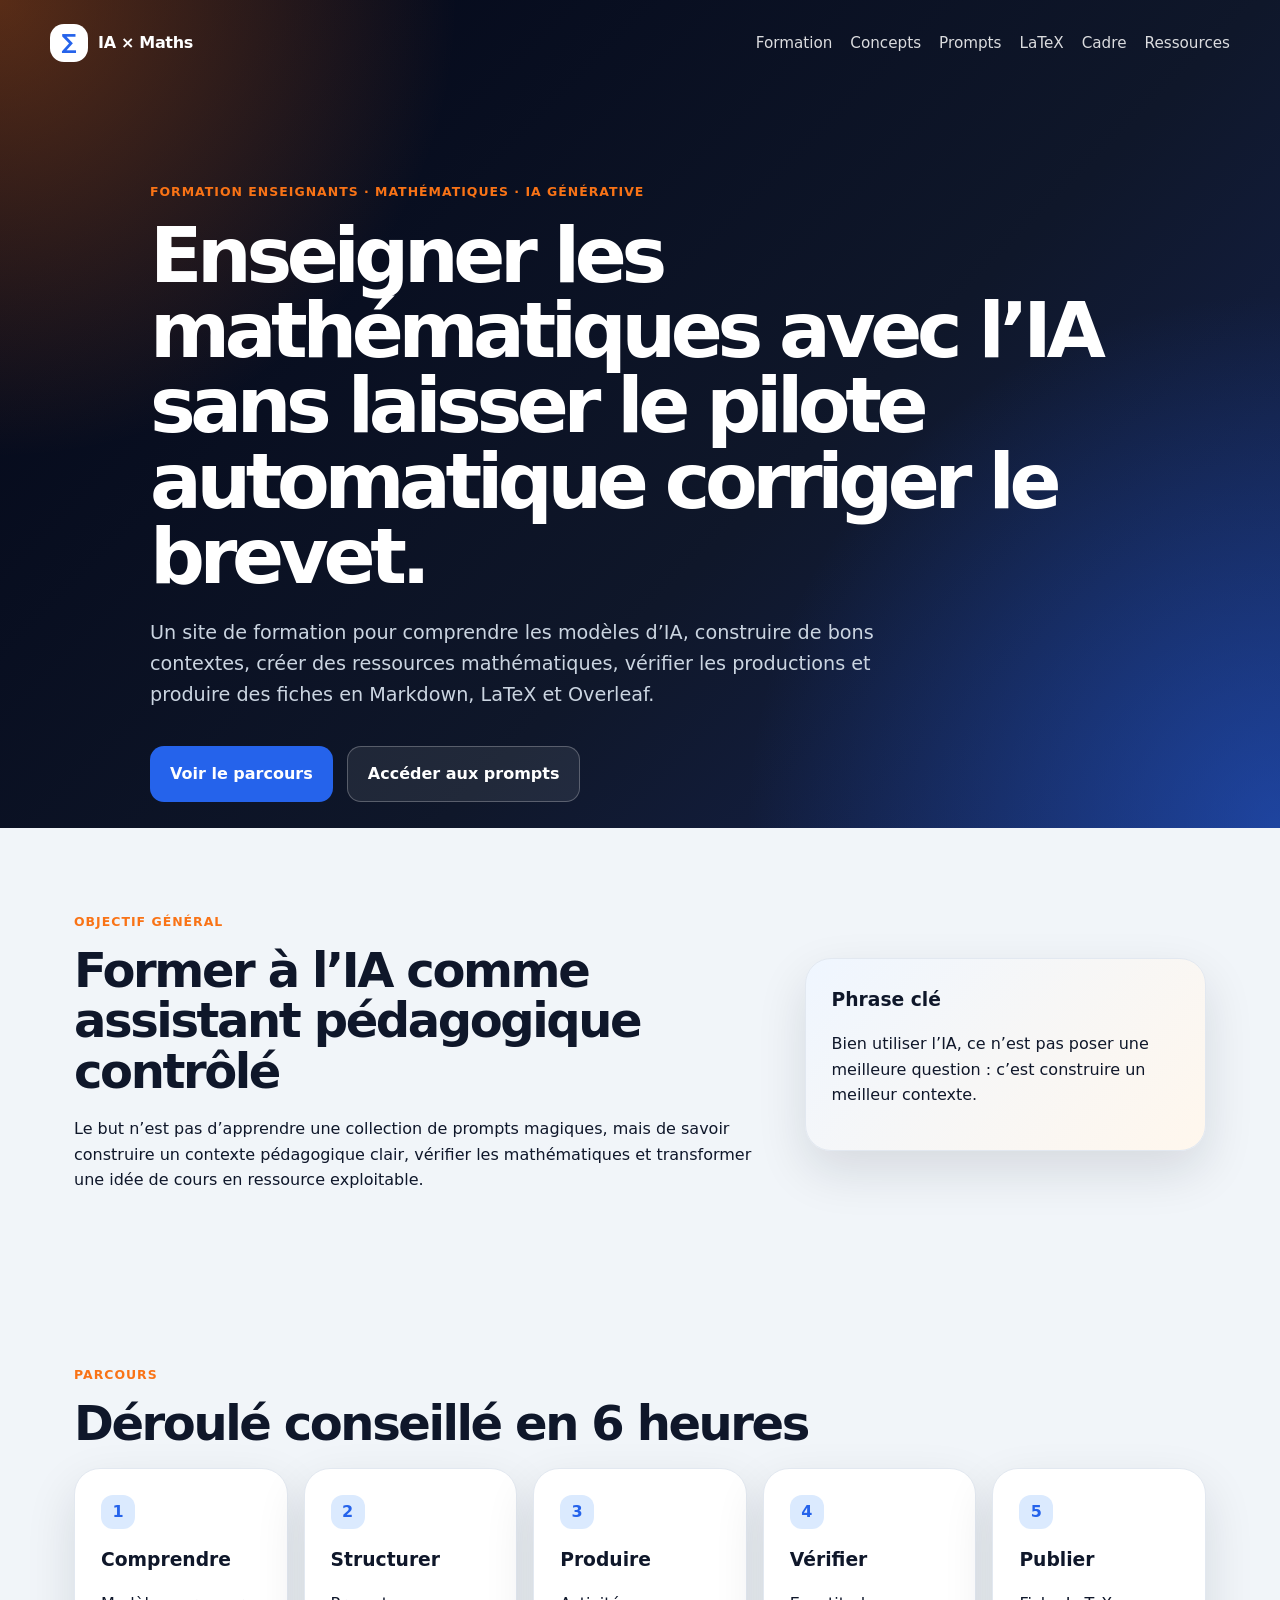
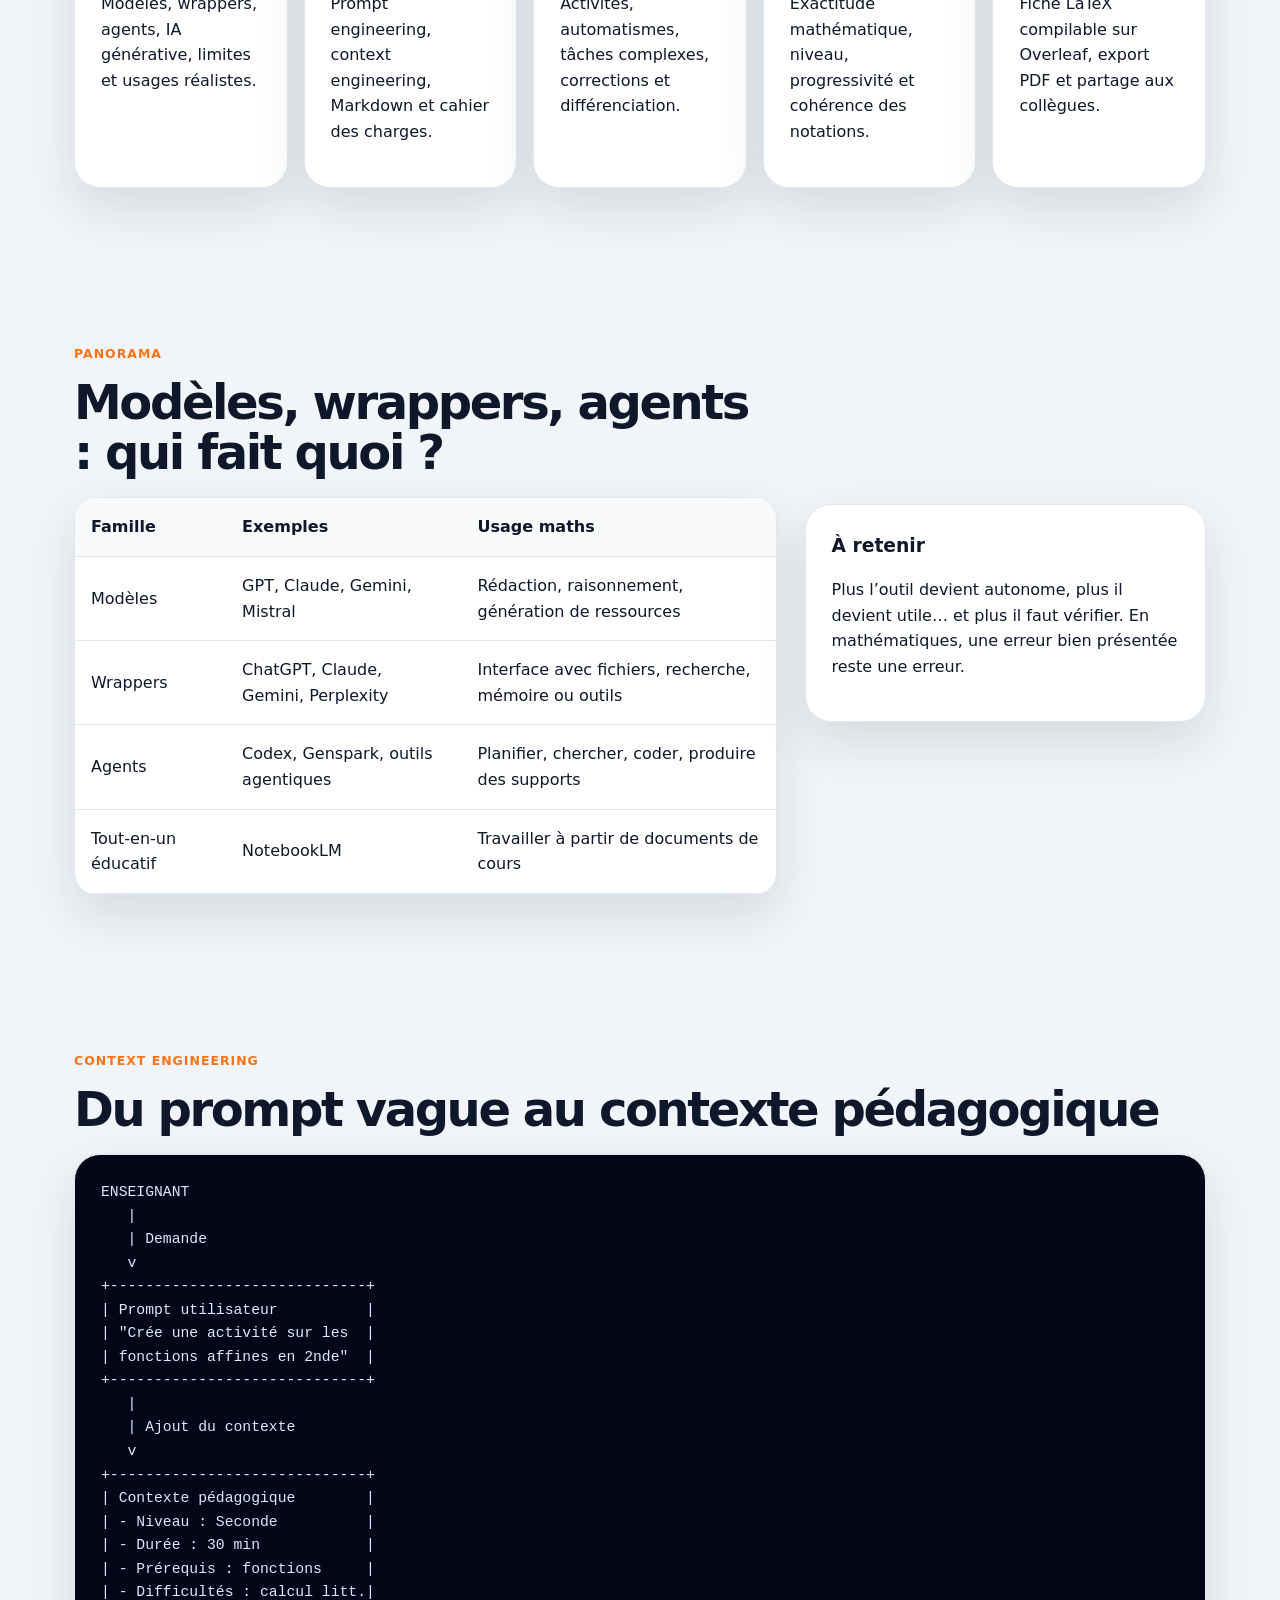
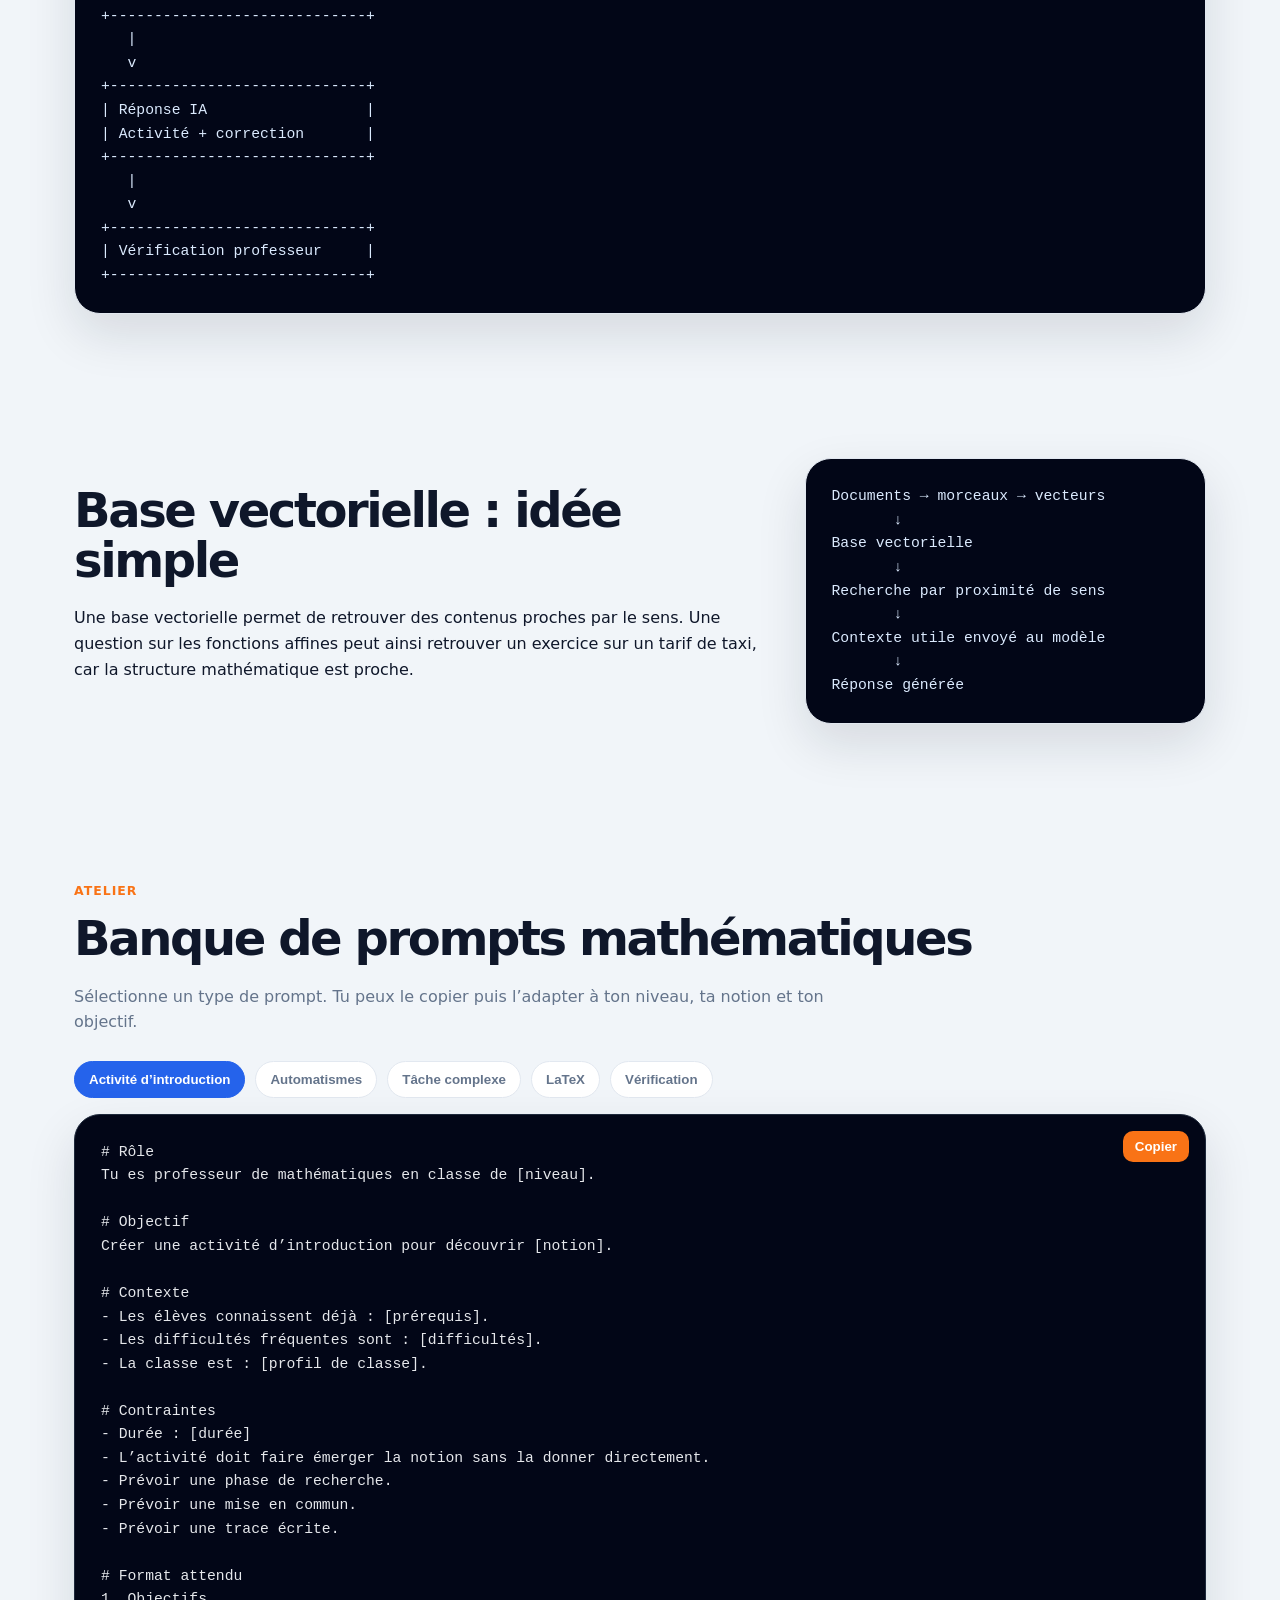
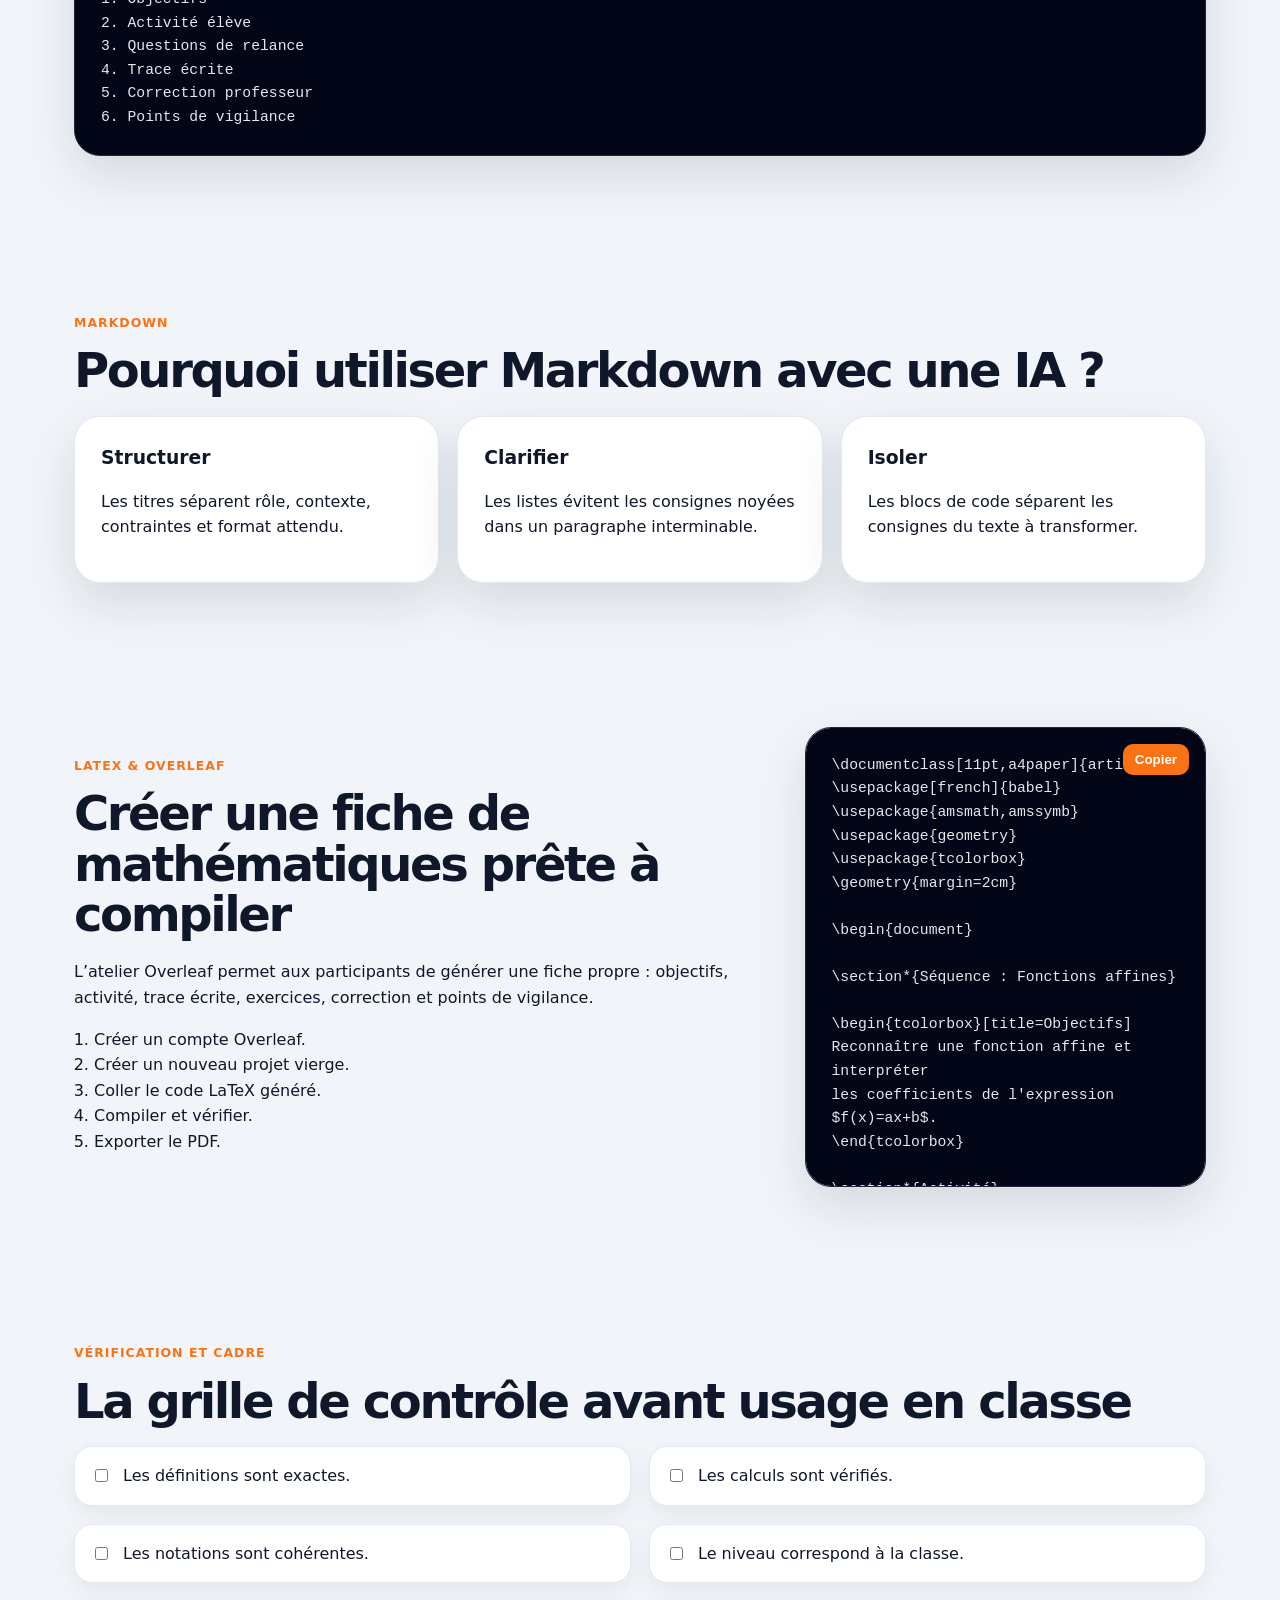
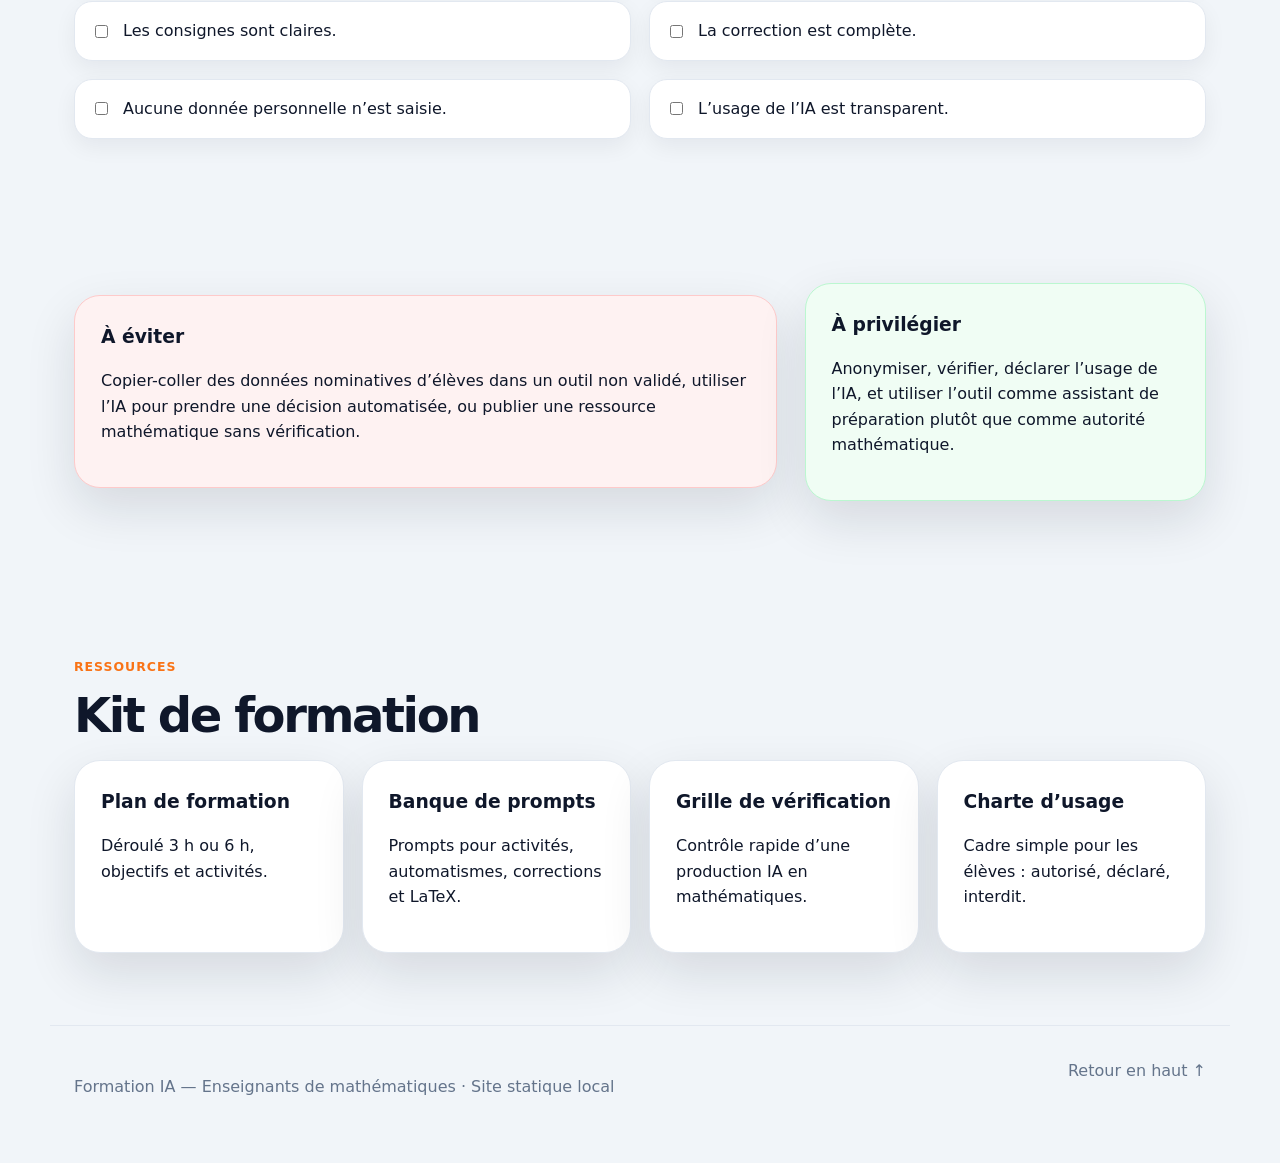
==== index.html @ 1e8de021 "Add files via upload Version 0 du site à améliorer avec du multipage." ====
<!DOCTYPE html>
<html lang="fr">
<head>
  <meta charset="UTF-8" />
  <meta name="viewport" content="width=device-width, initial-scale=1.0" />
  <title>Formation IA — Enseignants de mathématiques</title>
  <meta name="description" content="Site de formation sur l'usage de l'IA générative pour les enseignants de mathématiques : prompts, context engineering, Markdown, LaTeX, Overleaf, RGPD." />
  <link rel="stylesheet" href="style.css" />
</head>
<body>
  <header class="hero" id="top">
    <nav class="nav">
      <div class="brand"><span class="brand-icon">∑</span><span>IA × Maths</span></div>
      <button class="menu-toggle" aria-label="Ouvrir le menu">☰</button>
      <div class="nav-links">
        <a href="#formation">Formation</a><a href="#concepts">Concepts</a><a href="#prompts">Prompts</a><a href="#latex">LaTeX</a><a href="#cadre">Cadre</a><a href="#ressources">Ressources</a>
      </div>
    </nav>
    <section class="hero-content">
      <p class="eyebrow">Formation enseignants · Mathématiques · IA générative</p>
      <h1>Enseigner les mathématiques avec l’IA sans laisser le pilote automatique corriger le brevet.</h1>
      <p class="hero-text">Un site de formation pour comprendre les modèles d’IA, construire de bons contextes, créer des ressources mathématiques, vérifier les productions et produire des fiches en Markdown, LaTeX et Overleaf.</p>
      <div class="hero-actions"><a class="btn primary" href="#formation">Voir le parcours</a><a class="btn secondary" href="#prompts">Accéder aux prompts</a></div>
    </section>
  </header>
  <main>
    <section class="section intro-grid" id="formation">
      <div><p class="section-tag">Objectif général</p><h2>Former à l’IA comme assistant pédagogique contrôlé</h2><p>Le but n’est pas d’apprendre une collection de prompts magiques, mais de savoir construire un contexte pédagogique clair, vérifier les mathématiques et transformer une idée de cours en ressource exploitable.</p></div>
      <div class="card highlight"><h3>Phrase clé</h3><p>Bien utiliser l’IA, ce n’est pas poser une meilleure question : c’est construire un meilleur contexte.</p></div>
    </section>
    <section class="section"><p class="section-tag">Parcours</p><h2>Déroulé conseillé en 6 heures</h2><div class="timeline">
      <article class="step"><span>1</span><h3>Comprendre</h3><p>Modèles, wrappers, agents, IA générative, limites et usages réalistes.</p></article>
      <article class="step"><span>2</span><h3>Structurer</h3><p>Prompt engineering, context engineering, Markdown et cahier des charges.</p></article>
      <article class="step"><span>3</span><h3>Produire</h3><p>Activités, automatismes, tâches complexes, corrections et différenciation.</p></article>
      <article class="step"><span>4</span><h3>Vérifier</h3><p>Exactitude mathématique, niveau, progressivité et cohérence des notations.</p></article>
      <article class="step"><span>5</span><h3>Publier</h3><p>Fiche LaTeX compilable sur Overleaf, export PDF et partage aux collègues.</p></article>
    </div></section>
    <section class="section two-columns" id="concepts"><div><p class="section-tag">Panorama</p><h2>Modèles, wrappers, agents : qui fait quoi ?</h2><div class="table-wrap"><table><thead><tr><th>Famille</th><th>Exemples</th><th>Usage maths</th></tr></thead><tbody><tr><td>Modèles</td><td>GPT, Claude, Gemini, Mistral</td><td>Rédaction, raisonnement, génération de ressources</td></tr><tr><td>Wrappers</td><td>ChatGPT, Claude, Gemini, Perplexity</td><td>Interface avec fichiers, recherche, mémoire ou outils</td></tr><tr><td>Agents</td><td>Codex, Genspark, outils agentiques</td><td>Planifier, chercher, coder, produire des supports</td></tr><tr><td>Tout-en-un éducatif</td><td>NotebookLM</td><td>Travailler à partir de documents de cours</td></tr></tbody></table></div></div><aside class="card"><h3>À retenir</h3><p>Plus l’outil devient autonome, plus il devient utile… et plus il faut vérifier. En mathématiques, une erreur bien présentée reste une erreur.</p></aside></section>
    <section class="section"><p class="section-tag">Context engineering</p><h2>Du prompt vague au contexte pédagogique</h2><div class="ascii-card"><pre><code>ENSEIGNANT
   |
   | Demande
   v
+-----------------------------+
| Prompt utilisateur          |
| "Crée une activité sur les  |
| fonctions affines en 2nde"  |
+-----------------------------+
   |
   | Ajout du contexte
   v
+-----------------------------+
| Contexte pédagogique        |
| - Niveau : Seconde          |
| - Durée : 30 min            |
| - Prérequis : fonctions     |
| - Difficultés : calcul litt.|
+-----------------------------+
   |
   v
+-----------------------------+
| Réponse IA                  |
| Activité + correction       |
+-----------------------------+
   |
   v
+-----------------------------+
| Vérification professeur     |
+-----------------------------+</code></pre></div></section>
    <section class="section two-columns"><div><h2>Base vectorielle : idée simple</h2><p>Une base vectorielle permet de retrouver des contenus proches par le sens. Une question sur les fonctions affines peut ainsi retrouver un exercice sur un tarif de taxi, car la structure mathématique est proche.</p></div><div class="ascii-card small"><pre><code>Documents → morceaux → vecteurs
       ↓
Base vectorielle
       ↓
Recherche par proximité de sens
       ↓
Contexte utile envoyé au modèle
       ↓
Réponse générée</code></pre></div></section>
    <section class="section" id="prompts"><p class="section-tag">Atelier</p><h2>Banque de prompts mathématiques</h2><p class="section-intro">Sélectionne un type de prompt. Tu peux le copier puis l’adapter à ton niveau, ta notion et ton objectif.</p><div class="prompt-tabs" role="tablist"><button class="tab active" data-tab="intro">Activité d’introduction</button><button class="tab" data-tab="auto">Automatismes</button><button class="tab" data-tab="complexe">Tâche complexe</button><button class="tab" data-tab="latexprompt">LaTeX</button><button class="tab" data-tab="verification">Vérification</button></div><div class="prompt-box"><button class="copy-btn" data-copy-target="prompt-content">Copier</button><pre id="prompt-content"><code># Rôle
Tu es professeur de mathématiques en classe de [niveau].

# Objectif
Créer une activité d’introduction pour découvrir [notion].

# Contexte
- Les élèves connaissent déjà : [prérequis].
- Les difficultés fréquentes sont : [difficultés].
- La classe est : [profil de classe].

# Contraintes
- Durée : [durée]
- L’activité doit faire émerger la notion sans la donner directement.
- Prévoir une phase de recherche.
- Prévoir une mise en commun.
- Prévoir une trace écrite.

# Format attendu
1. Objectifs
2. Activité élève
3. Questions de relance
4. Trace écrite
5. Correction professeur
6. Points de vigilance</code></pre></div></section>
    <section class="section"><p class="section-tag">Markdown</p><h2>Pourquoi utiliser Markdown avec une IA ?</h2><div class="cards"><article class="card"><h3>Structurer</h3><p>Les titres séparent rôle, contexte, contraintes et format attendu.</p></article><article class="card"><h3>Clarifier</h3><p>Les listes évitent les consignes noyées dans un paragraphe interminable.</p></article><article class="card"><h3>Isoler</h3><p>Les blocs de code séparent les consignes du texte à transformer.</p></article></div></section>
    <section class="section two-columns" id="latex"><div><p class="section-tag">LaTeX & Overleaf</p><h2>Créer une fiche de mathématiques prête à compiler</h2><p>L’atelier Overleaf permet aux participants de générer une fiche propre : objectifs, activité, trace écrite, exercices, correction et points de vigilance.</p><ol class="clean-list"><li>Créer un compte Overleaf.</li><li>Créer un nouveau projet vierge.</li><li>Coller le code LaTeX généré.</li><li>Compiler et vérifier.</li><li>Exporter le PDF.</li></ol></div><div class="prompt-box compact"><button class="copy-btn" data-copy-target="latex-code">Copier</button><pre id="latex-code"><code>\documentclass[11pt,a4paper]{article}
\usepackage[french]{babel}
\usepackage{amsmath,amssymb}
\usepackage{geometry}
\usepackage{tcolorbox}
\geometry{margin=2cm}

\begin{document}

\section*{Séquence : Fonctions affines}

\begin{tcolorbox}[title=Objectifs]
Reconnaître une fonction affine et interpréter
les coefficients de l'expression $f(x)=ax+b$.
\end{tcolorbox}

\section*{Activité}
Une compagnie de taxi facture 4 euros de prise en charge
puis 1,50 euro par kilomètre.

\begin{enumerate}
\item Calculer le prix pour 2 km, 5 km puis 10 km.
\item Exprimer le prix $P(x)$ en fonction de $x$.
\item Interpréter les nombres 1,50 et 4.
\end{enumerate}

\end{document}</code></pre></div></section>
    <section class="section" id="cadre"><p class="section-tag">Vérification et cadre</p><h2>La grille de contrôle avant usage en classe</h2><div class="check-grid"><label><input type="checkbox"> Les définitions sont exactes.</label><label><input type="checkbox"> Les calculs sont vérifiés.</label><label><input type="checkbox"> Les notations sont cohérentes.</label><label><input type="checkbox"> Le niveau correspond à la classe.</label><label><input type="checkbox"> Les consignes sont claires.</label><label><input type="checkbox"> La correction est complète.</label><label><input type="checkbox"> Aucune donnée personnelle n’est saisie.</label><label><input type="checkbox"> L’usage de l’IA est transparent.</label></div></section>
    <section class="section two-columns"><div class="card danger"><h3>À éviter</h3><p>Copier-coller des données nominatives d’élèves dans un outil non validé, utiliser l’IA pour prendre une décision automatisée, ou publier une ressource mathématique sans vérification.</p></div><div class="card success"><h3>À privilégier</h3><p>Anonymiser, vérifier, déclarer l’usage de l’IA, et utiliser l’outil comme assistant de préparation plutôt que comme autorité mathématique.</p></div></section>
    <section class="section" id="ressources"><p class="section-tag">Ressources</p><h2>Kit de formation</h2><div class="resource-grid"><article class="resource"><h3>Plan de formation</h3><p>Déroulé 3 h ou 6 h, objectifs et activités.</p></article><article class="resource"><h3>Banque de prompts</h3><p>Prompts pour activités, automatismes, corrections et LaTeX.</p></article><article class="resource"><h3>Grille de vérification</h3><p>Contrôle rapide d’une production IA en mathématiques.</p></article><article class="resource"><h3>Charte d’usage</h3><p>Cadre simple pour les élèves : autorisé, déclaré, interdit.</p></article></div></section>
  </main>
  <footer class="footer"><p>Formation IA — Enseignants de mathématiques · Site statique local</p><a href="#top">Retour en haut ↑</a></footer>
  <script src="script.js"></script>
</body>
</html>
---- style.css ----
*{box-sizing:border-box}:root{--bg:#0f172a;--panel:#fff;--text:#0f172a;--muted:#64748b;--primary:#2563eb;--primary-dark:#1d4ed8;--accent:#f97316;--border:#e2e8f0;--shadow:0 20px 50px rgba(15,23,42,.12)}html{scroll-behavior:smooth}body{margin:0;font-family:Inter,ui-sans-serif,system-ui,-apple-system,BlinkMacSystemFont,"Segoe UI",sans-serif;color:var(--text);background:#f1f5f9;line-height:1.6}a{color:inherit;text-decoration:none}.hero{min-height:92vh;color:#fff;background:radial-gradient(circle at top left,rgba(249,115,22,.35),transparent 30%),radial-gradient(circle at bottom right,rgba(37,99,235,.5),transparent 35%),linear-gradient(135deg,#020617,#0f172a 60%,#172554);padding:24px}.nav{max-width:1180px;margin:0 auto;display:flex;align-items:center;justify-content:space-between}.brand{display:flex;align-items:center;gap:10px;font-weight:800;letter-spacing:-.02em}.brand-icon{width:38px;height:38px;border-radius:14px;display:grid;place-items:center;background:#fff;color:var(--primary);font-size:1.3rem}.nav-links{display:flex;gap:18px;font-size:.95rem}.nav-links a{opacity:.85}.nav-links a:hover{opacity:1}.menu-toggle{display:none;background:rgba(255,255,255,.1);color:#fff;border:1px solid rgba(255,255,255,.2);padding:8px 12px;border-radius:10px;font-size:1.2rem}.hero-content{max-width:980px;margin:120px auto 0}.eyebrow,.section-tag{color:var(--accent);font-weight:800;text-transform:uppercase;letter-spacing:.08em;font-size:.78rem}.hero h1{font-size:clamp(2.6rem,6vw,5.8rem);line-height:.98;letter-spacing:-.07em;margin:16px 0 24px}.hero-text{max-width:740px;color:#cbd5e1;font-size:1.2rem}.hero-actions{margin-top:36px;display:flex;gap:14px;flex-wrap:wrap}.btn{display:inline-flex;align-items:center;justify-content:center;padding:14px 20px;border-radius:14px;font-weight:700}.btn.primary{background:var(--primary);color:#fff}.btn.primary:hover{background:var(--primary-dark)}.btn.secondary{border:1px solid rgba(255,255,255,.25);color:#fff;background:rgba(255,255,255,.08)}.section{max-width:1180px;margin:0 auto;padding:72px 24px}.section h2{font-size:clamp(2rem,4vw,3rem);line-height:1.05;letter-spacing:-.05em;margin:0 0 20px}.section-intro{max-width:800px;color:var(--muted)}.intro-grid,.two-columns{display:grid;grid-template-columns:1.4fr .8fr;gap:28px;align-items:center}.card,.resource,.step,.ascii-card,.prompt-box{background:var(--panel);border:1px solid var(--border);border-radius:26px;padding:26px;box-shadow:var(--shadow)}.card.highlight{background:linear-gradient(135deg,#eff6ff,#fff7ed)}.card h3,.resource h3,.step h3{margin-top:0;margin-bottom:8px}.timeline{display:grid;grid-template-columns:repeat(5,1fr);gap:16px}.step span{width:34px;height:34px;display:grid;place-items:center;border-radius:12px;background:#dbeafe;color:var(--primary);font-weight:800;margin-bottom:16px}.table-wrap{overflow-x:auto;background:var(--panel);border:1px solid var(--border);border-radius:22px;box-shadow:var(--shadow)}table{width:100%;border-collapse:collapse;min-width:620px}th,td{text-align:left;padding:16px;border-bottom:1px solid var(--border)}th{background:#f8fafc}.ascii-card{background:#020617;color:#dbeafe;overflow-x:auto}.ascii-card pre,.prompt-box pre{margin:0;white-space:pre-wrap}.ascii-card code,.prompt-box code{font-family:"Cascadia Code","Fira Code",Consolas,monospace;font-size:.92rem}.ascii-card.small{min-height:260px;display:flex;align-items:center}.prompt-tabs{display:flex;flex-wrap:wrap;gap:10px;margin:26px 0 16px}.tab{border:1px solid var(--border);background:#fff;padding:10px 14px;border-radius:999px;cursor:pointer;font-weight:700;color:var(--muted)}.tab.active{color:#fff;background:var(--primary);border-color:var(--primary)}.prompt-box{position:relative;background:#020617;color:#e5e7eb;border-color:#1e293b}.copy-btn{position:absolute;top:16px;right:16px;border:0;background:var(--accent);color:#fff;padding:8px 12px;border-radius:10px;cursor:pointer;font-weight:800}.cards,.resource-grid,.check-grid{display:grid;gap:18px}.cards{grid-template-columns:repeat(3,1fr)}.resource-grid{grid-template-columns:repeat(4,1fr)}.check-grid{grid-template-columns:repeat(2,1fr)}.check-grid label{display:flex;gap:12px;align-items:center;background:#fff;border:1px solid var(--border);padding:16px;border-radius:18px;box-shadow:0 8px 22px rgba(15,23,42,.06)}.clean-list{padding-left:20px}.compact{max-height:460px;overflow:auto}.danger{background:#fef2f2;border-color:#fecaca}.success{background:#f0fdf4;border-color:#bbf7d0}.footer{display:flex;justify-content:space-between;gap:20px;padding:32px 24px;max-width:1180px;margin:0 auto;color:var(--muted);border-top:1px solid var(--border)}@media (max-width:900px){.timeline,.cards,.resource-grid,.intro-grid,.two-columns,.check-grid{grid-template-columns:1fr}.nav-links{display:none;position:absolute;top:78px;left:24px;right:24px;background:rgba(15,23,42,.96);border:1px solid rgba(255,255,255,.14);border-radius:18px;padding:18px;flex-direction:column}.nav-links.open{display:flex}.menu-toggle{display:block}.hero-content{margin-top:90px}.footer{flex-direction:column}}
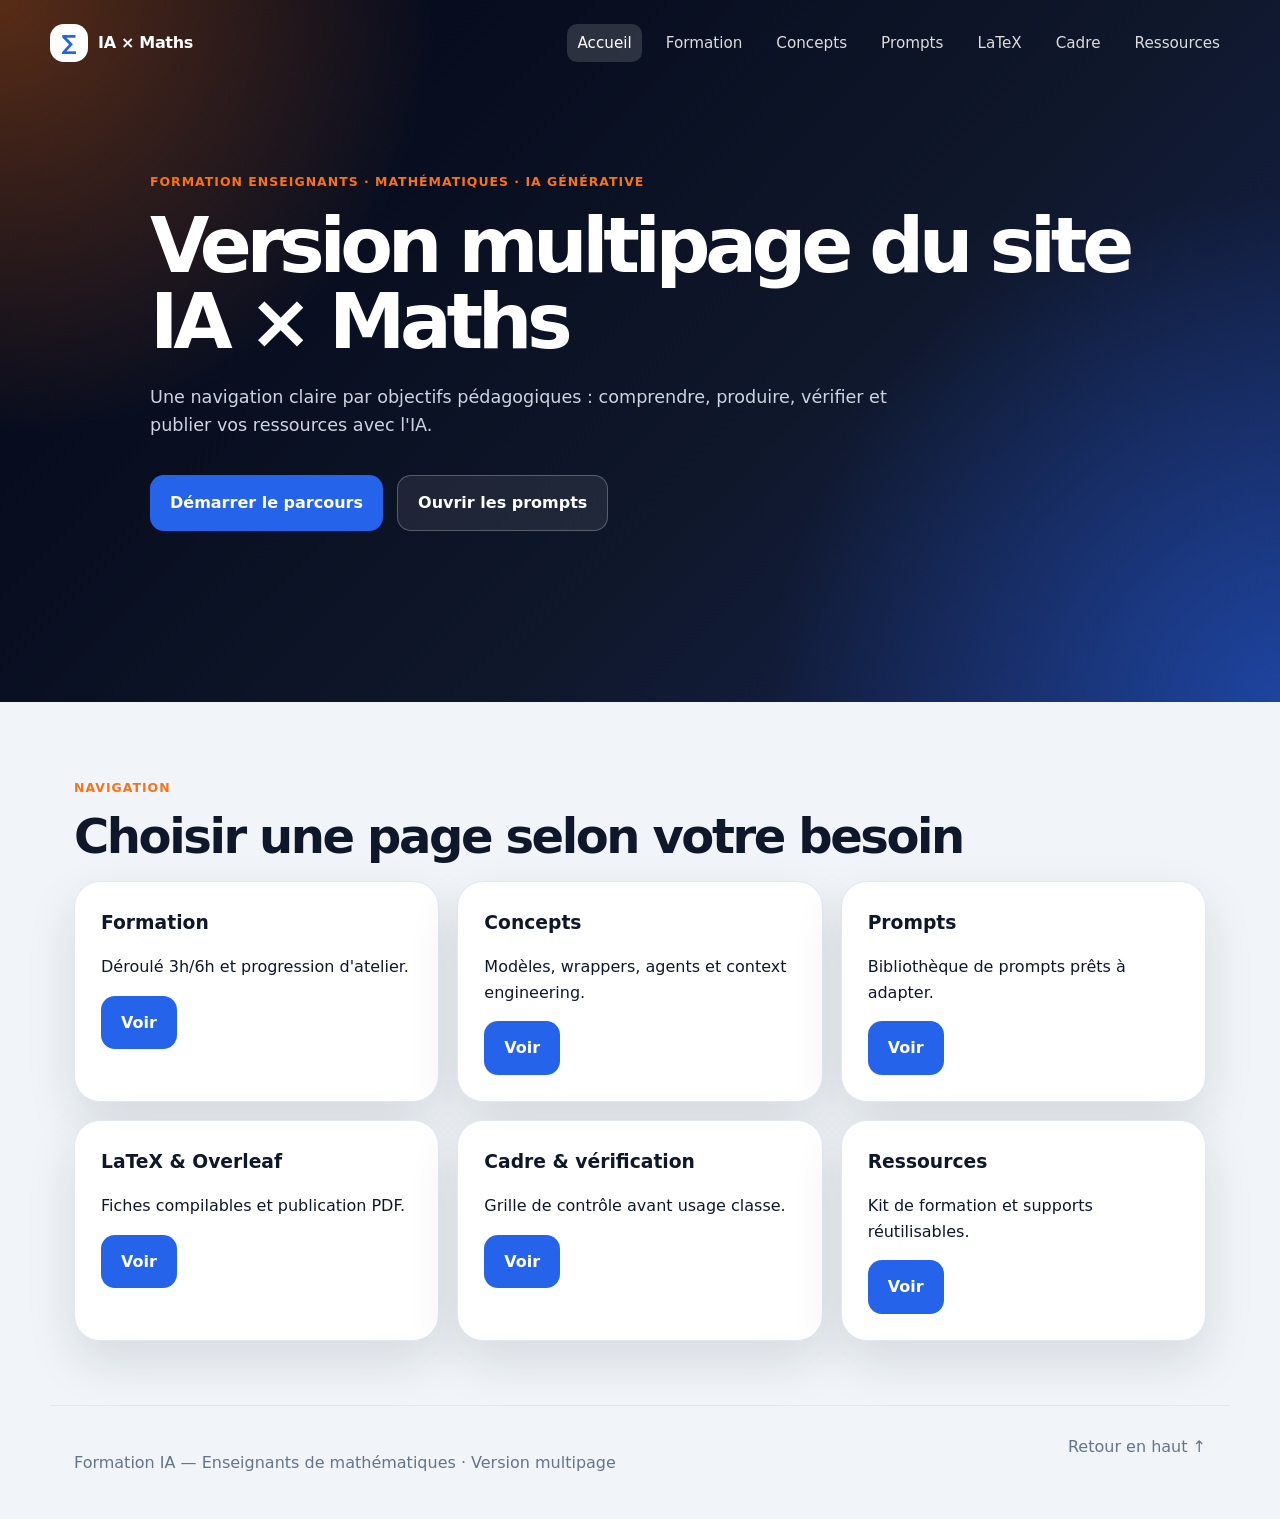
==== commit 55a37482: "feat: generate full multipage site structure and shared assets" ====
--- a/index.html
+++ b/index.html
@@ -4,8 +4,10 @@
   <meta charset="UTF-8" />
   <meta name="viewport" content="width=device-width, initial-scale=1.0" />
   <title>Formation IA — Enseignants de mathématiques</title>
-  <meta name="description" content="Site de formation sur l'usage de l'IA générative pour les enseignants de mathématiques : prompts, context engineering, Markdown, LaTeX, Overleaf, RGPD." />
-  <link rel="stylesheet" href="style.css" />
+  <meta name="description" content="Accueil du site multipage de formation sur l'usage de l'IA pour les enseignants de mathématiques." />
+  <link rel="stylesheet" href="assets/css/base.css" />
+  <link rel="stylesheet" href="assets/css/layout.css" />
+  <link rel="stylesheet" href="assets/css/components.css" />
 </head>
 <body>
   <header class="hero" id="top">
@@ -13,126 +15,47 @@
       <div class="brand"><span class="brand-icon">∑</span><span>IA × Maths</span></div>
       <button class="menu-toggle" aria-label="Ouvrir le menu">☰</button>
       <div class="nav-links">
-        <a href="#formation">Formation</a><a href="#concepts">Concepts</a><a href="#prompts">Prompts</a><a href="#latex">LaTeX</a><a href="#cadre">Cadre</a><a href="#ressources">Ressources</a>
+        <a href="index.html">Accueil</a>
+        <a href="pages/formation.html">Formation</a>
+        <a href="pages/concepts.html">Concepts</a>
+        <a href="pages/prompts.html">Prompts</a>
+        <a href="pages/latex-overleaf.html">LaTeX</a>
+        <a href="pages/verification.html">Cadre</a>
+        <a href="pages/ressources.html">Ressources</a>
       </div>
     </nav>
+
     <section class="hero-content">
       <p class="eyebrow">Formation enseignants · Mathématiques · IA générative</p>
-      <h1>Enseigner les mathématiques avec l’IA sans laisser le pilote automatique corriger le brevet.</h1>
-      <p class="hero-text">Un site de formation pour comprendre les modèles d’IA, construire de bons contextes, créer des ressources mathématiques, vérifier les productions et produire des fiches en Markdown, LaTeX et Overleaf.</p>
-      <div class="hero-actions"><a class="btn primary" href="#formation">Voir le parcours</a><a class="btn secondary" href="#prompts">Accéder aux prompts</a></div>
+      <h1>Version multipage du site IA × Maths</h1>
+      <p class="hero-text">Une navigation claire par objectifs pédagogiques : comprendre, produire, vérifier et publier vos ressources avec l'IA.</p>
+      <div class="hero-actions">
+        <a class="btn primary" href="pages/formation.html">Démarrer le parcours</a>
+        <a class="btn secondary" href="pages/prompts.html">Ouvrir les prompts</a>
+      </div>
     </section>
   </header>
+
   <main>
-    <section class="section intro-grid" id="formation">
-      <div><p class="section-tag">Objectif général</p><h2>Former à l’IA comme assistant pédagogique contrôlé</h2><p>Le but n’est pas d’apprendre une collection de prompts magiques, mais de savoir construire un contexte pédagogique clair, vérifier les mathématiques et transformer une idée de cours en ressource exploitable.</p></div>
-      <div class="card highlight"><h3>Phrase clé</h3><p>Bien utiliser l’IA, ce n’est pas poser une meilleure question : c’est construire un meilleur contexte.</p></div>
+    <section class="section">
+      <p class="section-tag">Navigation</p>
+      <h2>Choisir une page selon votre besoin</h2>
+      <div class="resource-grid">
+        <article class="resource"><h3>Formation</h3><p>Déroulé 3h/6h et progression d'atelier.</p><a class="btn primary" href="pages/formation.html">Voir</a></article>
+        <article class="resource"><h3>Concepts</h3><p>Modèles, wrappers, agents et context engineering.</p><a class="btn primary" href="pages/concepts.html">Voir</a></article>
+        <article class="resource"><h3>Prompts</h3><p>Bibliothèque de prompts prêts à adapter.</p><a class="btn primary" href="pages/prompts.html">Voir</a></article>
+        <article class="resource"><h3>LaTeX & Overleaf</h3><p>Fiches compilables et publication PDF.</p><a class="btn primary" href="pages/latex-overleaf.html">Voir</a></article>
+        <article class="resource"><h3>Cadre & vérification</h3><p>Grille de contrôle avant usage classe.</p><a class="btn primary" href="pages/verification.html">Voir</a></article>
+        <article class="resource"><h3>Ressources</h3><p>Kit de formation et supports réutilisables.</p><a class="btn primary" href="pages/ressources.html">Voir</a></article>
+      </div>
     </section>
-    <section class="section"><p class="section-tag">Parcours</p><h2>Déroulé conseillé en 6 heures</h2><div class="timeline">
-      <article class="step"><span>1</span><h3>Comprendre</h3><p>Modèles, wrappers, agents, IA générative, limites et usages réalistes.</p></article>
-      <article class="step"><span>2</span><h3>Structurer</h3><p>Prompt engineering, context engineering, Markdown et cahier des charges.</p></article>
-      <article class="step"><span>3</span><h3>Produire</h3><p>Activités, automatismes, tâches complexes, corrections et différenciation.</p></article>
-      <article class="step"><span>4</span><h3>Vérifier</h3><p>Exactitude mathématique, niveau, progressivité et cohérence des notations.</p></article>
-      <article class="step"><span>5</span><h3>Publier</h3><p>Fiche LaTeX compilable sur Overleaf, export PDF et partage aux collègues.</p></article>
-    </div></section>
-    <section class="section two-columns" id="concepts"><div><p class="section-tag">Panorama</p><h2>Modèles, wrappers, agents : qui fait quoi ?</h2><div class="table-wrap"><table><thead><tr><th>Famille</th><th>Exemples</th><th>Usage maths</th></tr></thead><tbody><tr><td>Modèles</td><td>GPT, Claude, Gemini, Mistral</td><td>Rédaction, raisonnement, génération de ressources</td></tr><tr><td>Wrappers</td><td>ChatGPT, Claude, Gemini, Perplexity</td><td>Interface avec fichiers, recherche, mémoire ou outils</td></tr><tr><td>Agents</td><td>Codex, Genspark, outils agentiques</td><td>Planifier, chercher, coder, produire des supports</td></tr><tr><td>Tout-en-un éducatif</td><td>NotebookLM</td><td>Travailler à partir de documents de cours</td></tr></tbody></table></div></div><aside class="card"><h3>À retenir</h3><p>Plus l’outil devient autonome, plus il devient utile… et plus il faut vérifier. En mathématiques, une erreur bien présentée reste une erreur.</p></aside></section>
-    <section class="section"><p class="section-tag">Context engineering</p><h2>Du prompt vague au contexte pédagogique</h2><div class="ascii-card"><pre><code>ENSEIGNANT
-   |
-   | Demande
-   v
-+-----------------------------+
-| Prompt utilisateur          |
-| "Crée une activité sur les  |
-| fonctions affines en 2nde"  |
-+-----------------------------+
-   |
-   | Ajout du contexte
-   v
-+-----------------------------+
-| Contexte pédagogique        |
-| - Niveau : Seconde          |
-| - Durée : 30 min            |
-| - Prérequis : fonctions     |
-| - Difficultés : calcul litt.|
-+-----------------------------+
-   |
-   v
-+-----------------------------+
-| Réponse IA                  |
-| Activité + correction       |
-+-----------------------------+
-   |
-   v
-+-----------------------------+
-| Vérification professeur     |
-+-----------------------------+</code></pre></div></section>
-    <section class="section two-columns"><div><h2>Base vectorielle : idée simple</h2><p>Une base vectorielle permet de retrouver des contenus proches par le sens. Une question sur les fonctions affines peut ainsi retrouver un exercice sur un tarif de taxi, car la structure mathématique est proche.</p></div><div class="ascii-card small"><pre><code>Documents → morceaux → vecteurs
-       ↓
-Base vectorielle
-       ↓
-Recherche par proximité de sens
-       ↓
-Contexte utile envoyé au modèle
-       ↓
-Réponse générée</code></pre></div></section>
-    <section class="section" id="prompts"><p class="section-tag">Atelier</p><h2>Banque de prompts mathématiques</h2><p class="section-intro">Sélectionne un type de prompt. Tu peux le copier puis l’adapter à ton niveau, ta notion et ton objectif.</p><div class="prompt-tabs" role="tablist"><button class="tab active" data-tab="intro">Activité d’introduction</button><button class="tab" data-tab="auto">Automatismes</button><button class="tab" data-tab="complexe">Tâche complexe</button><button class="tab" data-tab="latexprompt">LaTeX</button><button class="tab" data-tab="verification">Vérification</button></div><div class="prompt-box"><button class="copy-btn" data-copy-target="prompt-content">Copier</button><pre id="prompt-content"><code># Rôle
-Tu es professeur de mathématiques en classe de [niveau].
+  </main>
 
-# Objectif
-Créer une activité d’introduction pour découvrir [notion].
+  <footer class="footer">
+    <p>Formation IA — Enseignants de mathématiques · Version multipage</p>
+    <a href="#top">Retour en haut ↑</a>
+  </footer>
 
-# Contexte
-- Les élèves connaissent déjà : [prérequis].
-- Les difficultés fréquentes sont : [difficultés].
-- La classe est : [profil de classe].
-
-# Contraintes
-- Durée : [durée]
-- L’activité doit faire émerger la notion sans la donner directement.
-- Prévoir une phase de recherche.
-- Prévoir une mise en commun.
-- Prévoir une trace écrite.
-
-# Format attendu
-1. Objectifs
-2. Activité élève
-3. Questions de relance
-4. Trace écrite
-5. Correction professeur
-6. Points de vigilance</code></pre></div></section>
-    <section class="section"><p class="section-tag">Markdown</p><h2>Pourquoi utiliser Markdown avec une IA ?</h2><div class="cards"><article class="card"><h3>Structurer</h3><p>Les titres séparent rôle, contexte, contraintes et format attendu.</p></article><article class="card"><h3>Clarifier</h3><p>Les listes évitent les consignes noyées dans un paragraphe interminable.</p></article><article class="card"><h3>Isoler</h3><p>Les blocs de code séparent les consignes du texte à transformer.</p></article></div></section>
-    <section class="section two-columns" id="latex"><div><p class="section-tag">LaTeX & Overleaf</p><h2>Créer une fiche de mathématiques prête à compiler</h2><p>L’atelier Overleaf permet aux participants de générer une fiche propre : objectifs, activité, trace écrite, exercices, correction et points de vigilance.</p><ol class="clean-list"><li>Créer un compte Overleaf.</li><li>Créer un nouveau projet vierge.</li><li>Coller le code LaTeX généré.</li><li>Compiler et vérifier.</li><li>Exporter le PDF.</li></ol></div><div class="prompt-box compact"><button class="copy-btn" data-copy-target="latex-code">Copier</button><pre id="latex-code"><code>\documentclass[11pt,a4paper]{article}
-\usepackage[french]{babel}
-\usepackage{amsmath,amssymb}
-\usepackage{geometry}
-\usepackage{tcolorbox}
-\geometry{margin=2cm}
-
-\begin{document}
-
-\section*{Séquence : Fonctions affines}
-
-\begin{tcolorbox}[title=Objectifs]
-Reconnaître une fonction affine et interpréter
-les coefficients de l'expression $f(x)=ax+b$.
-\end{tcolorbox}
-
-\section*{Activité}
-Une compagnie de taxi facture 4 euros de prise en charge
-puis 1,50 euro par kilomètre.
-
-\begin{enumerate}
-\item Calculer le prix pour 2 km, 5 km puis 10 km.
-\item Exprimer le prix $P(x)$ en fonction de $x$.
-\item Interpréter les nombres 1,50 et 4.
-\end{enumerate}
-
-\end{document}</code></pre></div></section>
-    <section class="section" id="cadre"><p class="section-tag">Vérification et cadre</p><h2>La grille de contrôle avant usage en classe</h2><div class="check-grid"><label><input type="checkbox"> Les définitions sont exactes.</label><label><input type="checkbox"> Les calculs sont vérifiés.</label><label><input type="checkbox"> Les notations sont cohérentes.</label><label><input type="checkbox"> Le niveau correspond à la classe.</label><label><input type="checkbox"> Les consignes sont claires.</label><label><input type="checkbox"> La correction est complète.</label><label><input type="checkbox"> Aucune donnée personnelle n’est saisie.</label><label><input type="checkbox"> L’usage de l’IA est transparent.</label></div></section>
-    <section class="section two-columns"><div class="card danger"><h3>À éviter</h3><p>Copier-coller des données nominatives d’élèves dans un outil non validé, utiliser l’IA pour prendre une décision automatisée, ou publier une ressource mathématique sans vérification.</p></div><div class="card success"><h3>À privilégier</h3><p>Anonymiser, vérifier, déclarer l’usage de l’IA, et utiliser l’outil comme assistant de préparation plutôt que comme autorité mathématique.</p></div></section>
-    <section class="section" id="ressources"><p class="section-tag">Ressources</p><h2>Kit de formation</h2><div class="resource-grid"><article class="resource"><h3>Plan de formation</h3><p>Déroulé 3 h ou 6 h, objectifs et activités.</p></article><article class="resource"><h3>Banque de prompts</h3><p>Prompts pour activités, automatismes, corrections et LaTeX.</p></article><article class="resource"><h3>Grille de vérification</h3><p>Contrôle rapide d’une production IA en mathématiques.</p></article><article class="resource"><h3>Charte d’usage</h3><p>Cadre simple pour les élèves : autorisé, déclaré, interdit.</p></article></div></section>
-  </main>
-  <footer class="footer"><p>Formation IA — Enseignants de mathématiques · Site statique local</p><a href="#top">Retour en haut ↑</a></footer>
-  <script src="script.js"></script>
+  <script src="assets/js/nav.js"></script>
 </body>
 </html>
--- a/assets/css/base.css
+++ b/assets/css/base.css
@@ -0,0 +1,37 @@
+:root {
+  --bg: #f1f5f9;
+  --panel: #ffffff;
+  --text: #0f172a;
+  --muted: #64748b;
+  --primary: #2563eb;
+  --primary-dark: #1d4ed8;
+  --accent: #f97316;
+  --border: #e2e8f0;
+  --shadow: 0 20px 50px rgba(15, 23, 42, 0.12);
+}
+
+* {
+  box-sizing: border-box;
+}
+
+html {
+  scroll-behavior: smooth;
+}
+
+body {
+  margin: 0;
+  font-family: Inter, ui-sans-serif, system-ui, -apple-system, BlinkMacSystemFont, "Segoe UI", sans-serif;
+  color: var(--text);
+  background: var(--bg);
+  line-height: 1.6;
+}
+
+a {
+  color: inherit;
+  text-decoration: none;
+}
+
+pre,
+code {
+  font-family: "Cascadia Code", "Fira Code", Consolas, monospace;
+}
--- a/assets/css/layout.css
+++ b/assets/css/layout.css
@@ -0,0 +1,180 @@
+.hero {
+  min-height: 78vh;
+  color: #fff;
+  background:
+    radial-gradient(circle at top left, rgba(249, 115, 22, 0.35), transparent 30%),
+    radial-gradient(circle at bottom right, rgba(37, 99, 235, 0.5), transparent 35%),
+    linear-gradient(135deg, #020617, #0f172a 60%, #172554);
+  padding: 24px;
+}
+
+.site-shell {
+  padding: 24px;
+}
+
+.nav {
+  max-width: 1180px;
+  margin: 0 auto;
+  display: flex;
+  align-items: center;
+  justify-content: space-between;
+  position: relative;
+}
+
+.brand {
+  display: flex;
+  align-items: center;
+  gap: 10px;
+  font-weight: 800;
+  letter-spacing: -0.02em;
+}
+
+.brand-icon {
+  width: 38px;
+  height: 38px;
+  border-radius: 14px;
+  display: grid;
+  place-items: center;
+  background: #fff;
+  color: var(--primary);
+  font-size: 1.3rem;
+}
+
+.nav-links {
+  display: flex;
+  gap: 14px;
+  font-size: 0.95rem;
+}
+
+.nav-links a {
+  opacity: 0.85;
+  padding: 7px 10px;
+  border-radius: 10px;
+}
+
+.nav-links a.active,
+.nav-links a:hover {
+  opacity: 1;
+  background: rgba(255, 255, 255, 0.14);
+}
+
+.menu-toggle {
+  display: none;
+  background: rgba(255, 255, 255, 0.1);
+  color: #fff;
+  border: 1px solid rgba(255, 255, 255, 0.2);
+  padding: 8px 12px;
+  border-radius: 10px;
+  font-size: 1.2rem;
+}
+
+.hero-content,
+.page-hero {
+  max-width: 980px;
+  margin: 110px auto 0;
+}
+
+.page-hero {
+  margin-top: 54px;
+}
+
+main {
+  min-height: 55vh;
+}
+
+.section {
+  max-width: 1180px;
+  margin: 0 auto;
+  padding: 64px 24px;
+}
+
+.section h1,
+.section h2 {
+  font-size: clamp(2rem, 4vw, 3rem);
+  line-height: 1.05;
+  letter-spacing: -0.05em;
+  margin: 0 0 20px;
+}
+
+.two-columns,
+.intro-grid {
+  display: grid;
+  grid-template-columns: 1.4fr 0.8fr;
+  gap: 28px;
+  align-items: center;
+}
+
+.cards,
+.resource-grid,
+.check-grid,
+.timeline {
+  display: grid;
+  gap: 18px;
+}
+
+.cards {
+  grid-template-columns: repeat(3, 1fr);
+}
+
+.resource-grid {
+  grid-template-columns: repeat(3, 1fr);
+}
+
+.timeline {
+  grid-template-columns: repeat(5, 1fr);
+}
+
+.check-grid {
+  grid-template-columns: repeat(2, 1fr);
+}
+
+.footer {
+  display: flex;
+  justify-content: space-between;
+  gap: 20px;
+  padding: 28px 24px;
+  max-width: 1180px;
+  margin: 0 auto;
+  color: var(--muted);
+  border-top: 1px solid var(--border);
+}
+
+@media (max-width: 900px) {
+  .timeline,
+  .cards,
+  .resource-grid,
+  .intro-grid,
+  .two-columns,
+  .check-grid {
+    grid-template-columns: 1fr;
+  }
+
+  .nav-links {
+    display: none;
+    position: absolute;
+    top: 72px;
+    left: 0;
+    right: 0;
+    background: rgba(15, 23, 42, 0.96);
+    border: 1px solid rgba(255, 255, 255, 0.14);
+    border-radius: 18px;
+    padding: 18px;
+    flex-direction: column;
+  }
+
+  .nav-links.open {
+    display: flex;
+  }
+
+  .menu-toggle {
+    display: block;
+  }
+
+  .hero-content {
+    margin-top: 80px;
+  }
+
+  .footer {
+    flex-direction: column;
+  }
+}
--- a/assets/css/components.css
+++ b/assets/css/components.css
@@ -0,0 +1,196 @@
+.eyebrow,
+.section-tag {
+  color: var(--accent);
+  font-weight: 800;
+  text-transform: uppercase;
+  letter-spacing: 0.08em;
+  font-size: 0.78rem;
+}
+
+.hero h1 {
+  font-size: clamp(2.4rem, 6vw, 5.2rem);
+  line-height: 0.98;
+  letter-spacing: -0.07em;
+  margin: 16px 0 24px;
+}
+
+.hero-text,
+.section-intro {
+  max-width: 760px;
+  color: #cbd5e1;
+  font-size: 1.1rem;
+}
+
+.page-hero .hero-text {
+  color: #dbeafe;
+}
+
+.btn {
+  display: inline-flex;
+  align-items: center;
+  justify-content: center;
+  padding: 14px 20px;
+  border-radius: 14px;
+  font-weight: 700;
+}
+
+.btn.primary {
+  background: var(--primary);
+  color: #fff;
+}
+
+.btn.primary:hover {
+  background: var(--primary-dark);
+}
+
+.btn.secondary {
+  border: 1px solid rgba(255, 255, 255, 0.25);
+  color: #fff;
+  background: rgba(255, 255, 255, 0.08);
+}
+
+.hero-actions {
+  margin-top: 36px;
+  display: flex;
+  gap: 14px;
+  flex-wrap: wrap;
+}
+
+.card,
+.resource,
+.step,
+.ascii-card,
+.prompt-box,
+.table-wrap {
+  background: var(--panel);
+  border: 1px solid var(--border);
+  border-radius: 26px;
+  padding: 26px;
+  box-shadow: var(--shadow);
+}
+
+.card.highlight {
+  background: linear-gradient(135deg, #eff6ff, #fff7ed);
+}
+
+.card h3,
+.resource h3,
+.step h3 {
+  margin-top: 0;
+  margin-bottom: 8px;
+}
+
+.step span {
+  width: 34px;
+  height: 34px;
+  display: grid;
+  place-items: center;
+  border-radius: 12px;
+  background: #dbeafe;
+  color: var(--primary);
+  font-weight: 800;
+  margin-bottom: 16px;
+}
+
+.table-wrap {
+  overflow-x: auto;
+  padding: 0;
+}
+
+table {
+  width: 100%;
+  border-collapse: collapse;
+  min-width: 620px;
+}
+
+th,
+td {
+  text-align: left;
+  padding: 16px;
+  border-bottom: 1px solid var(--border);
+}
+
+th {
+  background: #f8fafc;
+}
+
+.ascii-card,
+.prompt-box {
+  background: #020617;
+  color: #e5e7eb;
+  border-color: #1e293b;
+}
+
+.ascii-card pre,
+.prompt-box pre {
+  margin: 0;
+  white-space: pre-wrap;
+}
+
+.prompt-tabs {
+  display: flex;
+  flex-wrap: wrap;
+  gap: 10px;
+  margin: 26px 0 16px;
+}
+
+.tab {
+  border: 1px solid var(--border);
+  background: #fff;
+  padding: 10px 14px;
+  border-radius: 999px;
+  cursor: pointer;
+  font-weight: 700;
+  color: var(--muted);
+}
+
+.tab.active {
+  color: #fff;
+  background: var(--primary);
+  border-color: var(--primary);
+}
+
+.copy-btn {
+  border: 0;
+  background: var(--accent);
+  color: #fff;
+  padding: 8px 12px;
+  border-radius: 10px;
+  cursor: pointer;
+  font-weight: 800;
+}
+
+.prompt-box {
+  position: relative;
+}
+
+.prompt-box .copy-btn {
+  position: absolute;
+  top: 16px;
+  right: 16px;
+}
+
+.check-grid label {
+  display: flex;
+  gap: 12px;
+  align-items: center;
+  background: #fff;
+  border: 1px solid var(--border);
+  padding: 16px;
+  border-radius: 18px;
+  box-shadow: 0 8px 22px rgba(15, 23, 42, 0.06);
+}
+
+.danger {
+  background: #fef2f2;
+  border-color: #fecaca;
+}
+
+.success {
+  background: #f0fdf4;
+  border-color: #bbf7d0;
+}
+
+.clean-list {
+  padding-left: 20px;
+}
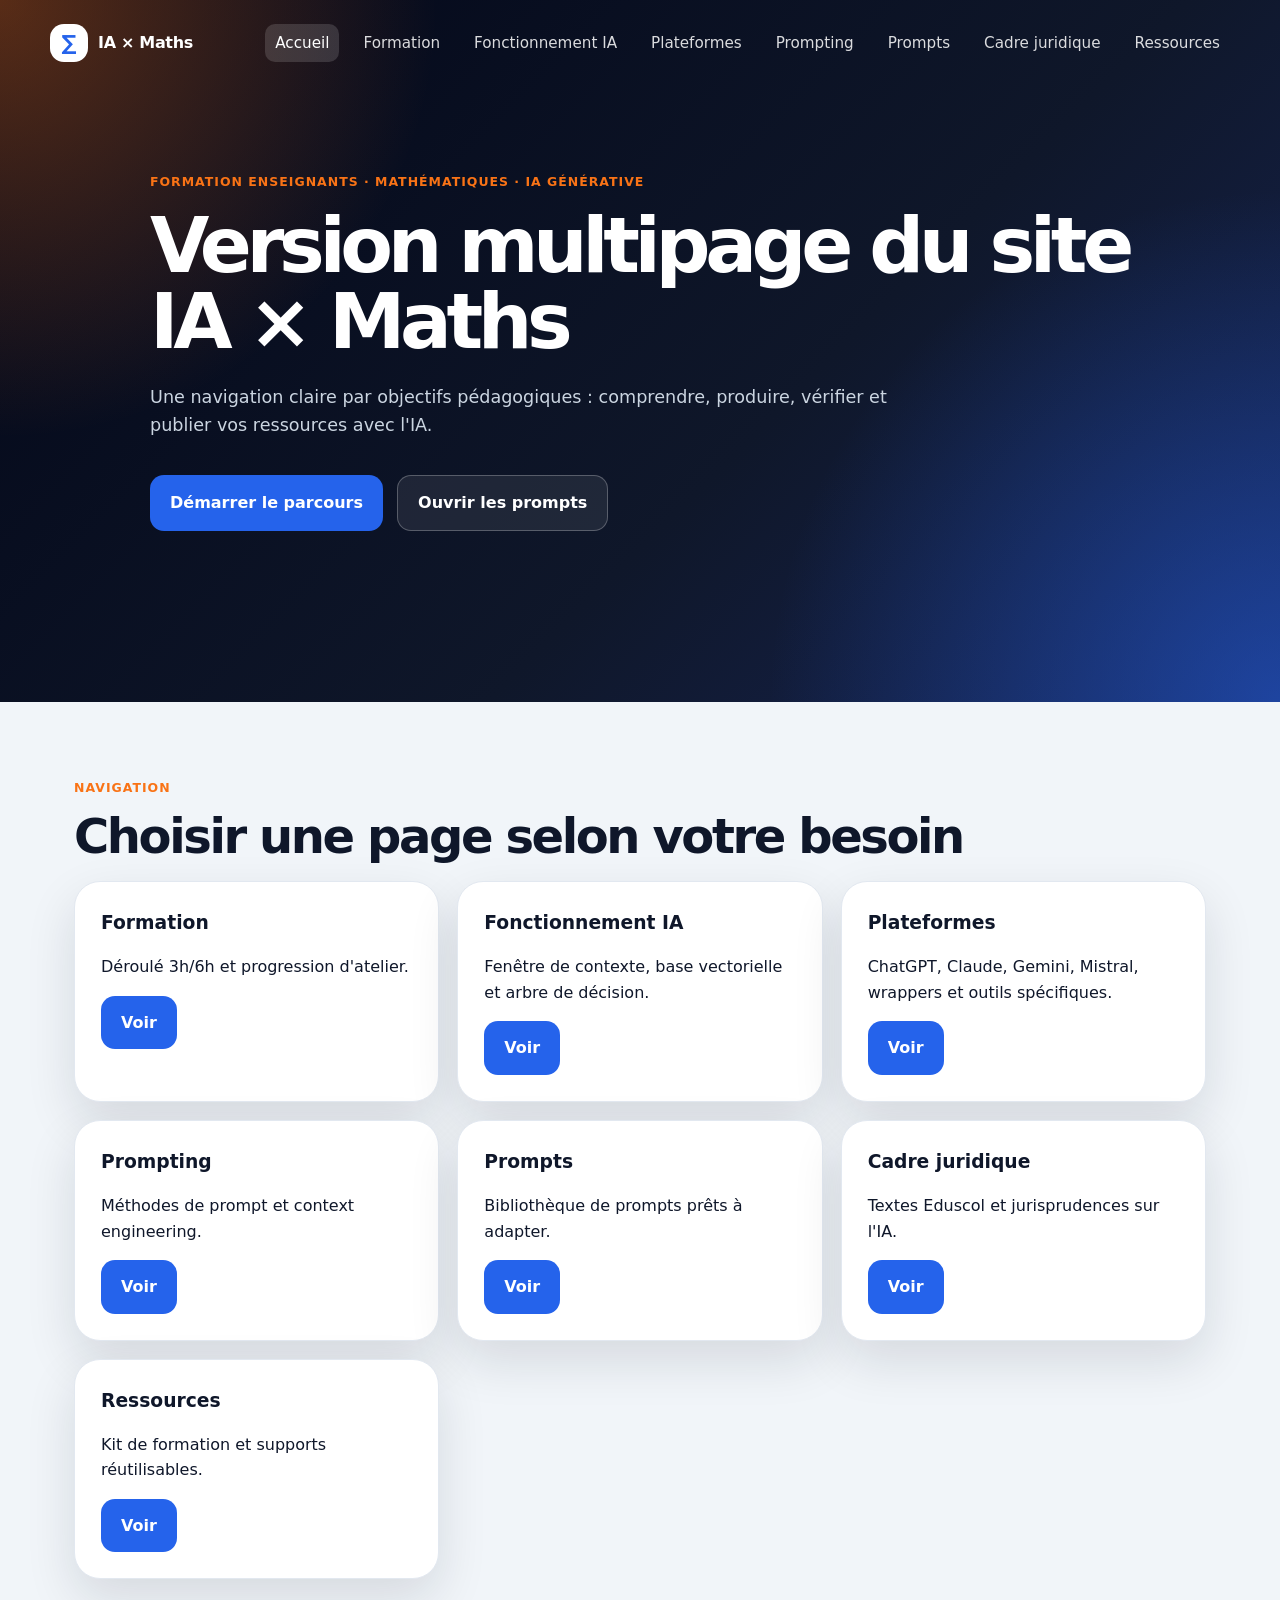
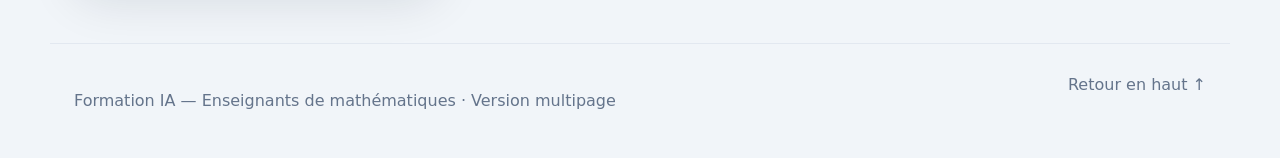
==== commit 98fa614b: "feat: add IA fonctionnement module and extend multipage architecture" ====
--- a/index.html
+++ b/index.html
@@ -17,10 +17,11 @@
       <div class="nav-links">
         <a href="index.html">Accueil</a>
         <a href="pages/formation.html">Formation</a>
-        <a href="pages/concepts.html">Concepts</a>
+        <a href="pages/fonctionnement-ia.html">Fonctionnement IA</a>
+        <a href="pages/plateformes.html">Plateformes</a>
+        <a href="pages/prompting.html">Prompting</a>
         <a href="pages/prompts.html">Prompts</a>
-        <a href="pages/latex-overleaf.html">LaTeX</a>
-        <a href="pages/verification.html">Cadre</a>
+        <a href="pages/cadre-juridique.html">Cadre juridique</a>
         <a href="pages/ressources.html">Ressources</a>
       </div>
     </nav>
@@ -42,10 +43,11 @@
       <h2>Choisir une page selon votre besoin</h2>
       <div class="resource-grid">
         <article class="resource"><h3>Formation</h3><p>Déroulé 3h/6h et progression d'atelier.</p><a class="btn primary" href="pages/formation.html">Voir</a></article>
-        <article class="resource"><h3>Concepts</h3><p>Modèles, wrappers, agents et context engineering.</p><a class="btn primary" href="pages/concepts.html">Voir</a></article>
+        <article class="resource"><h3>Fonctionnement IA</h3><p>Fenêtre de contexte, base vectorielle et arbre de décision.</p><a class="btn primary" href="pages/fonctionnement-ia.html">Voir</a></article>
+        <article class="resource"><h3>Plateformes</h3><p>ChatGPT, Claude, Gemini, Mistral, wrappers et outils spécifiques.</p><a class="btn primary" href="pages/plateformes.html">Voir</a></article>
+        <article class="resource"><h3>Prompting</h3><p>Méthodes de prompt et context engineering.</p><a class="btn primary" href="pages/prompting.html">Voir</a></article>
         <article class="resource"><h3>Prompts</h3><p>Bibliothèque de prompts prêts à adapter.</p><a class="btn primary" href="pages/prompts.html">Voir</a></article>
-        <article class="resource"><h3>LaTeX & Overleaf</h3><p>Fiches compilables et publication PDF.</p><a class="btn primary" href="pages/latex-overleaf.html">Voir</a></article>
-        <article class="resource"><h3>Cadre & vérification</h3><p>Grille de contrôle avant usage classe.</p><a class="btn primary" href="pages/verification.html">Voir</a></article>
+        <article class="resource"><h3>Cadre juridique</h3><p>Textes Eduscol et jurisprudences sur l'IA.</p><a class="btn primary" href="pages/cadre-juridique.html">Voir</a></article>
         <article class="resource"><h3>Ressources</h3><p>Kit de formation et supports réutilisables.</p><a class="btn primary" href="pages/ressources.html">Voir</a></article>
       </div>
     </section>
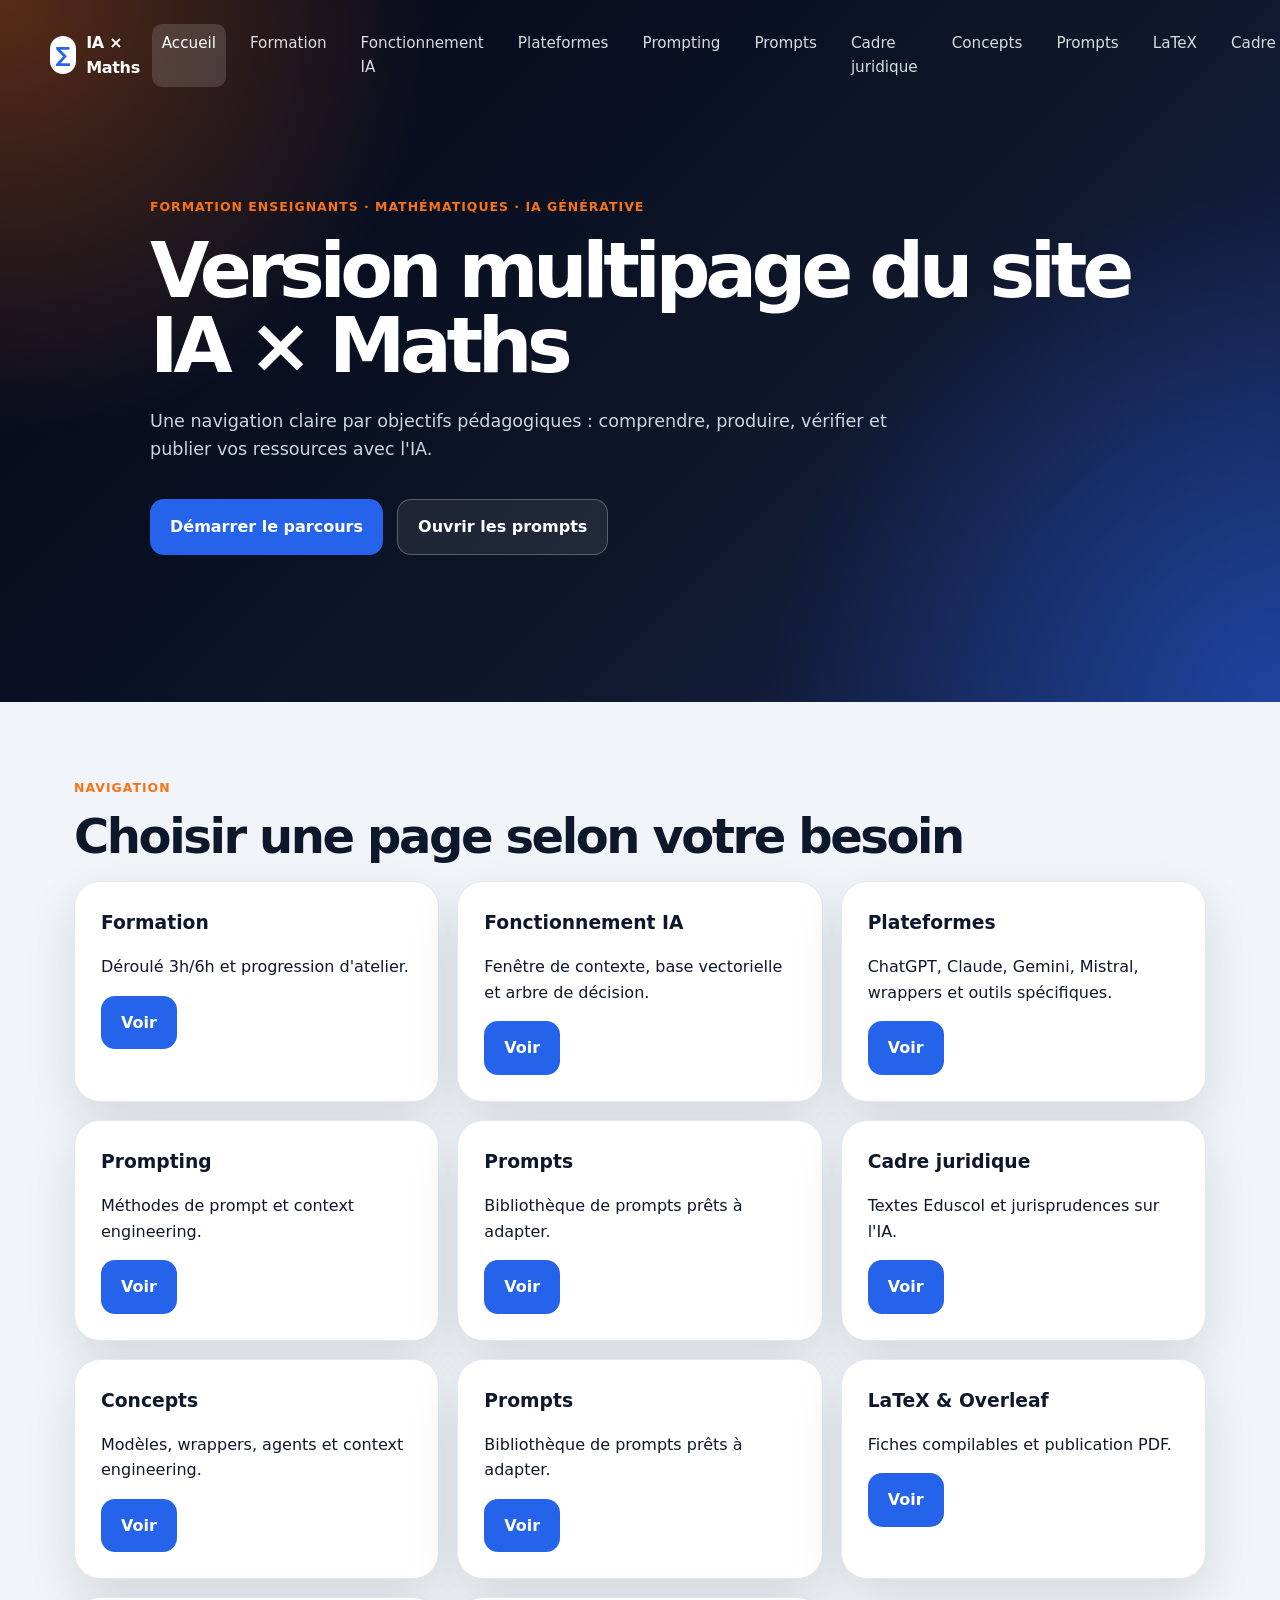
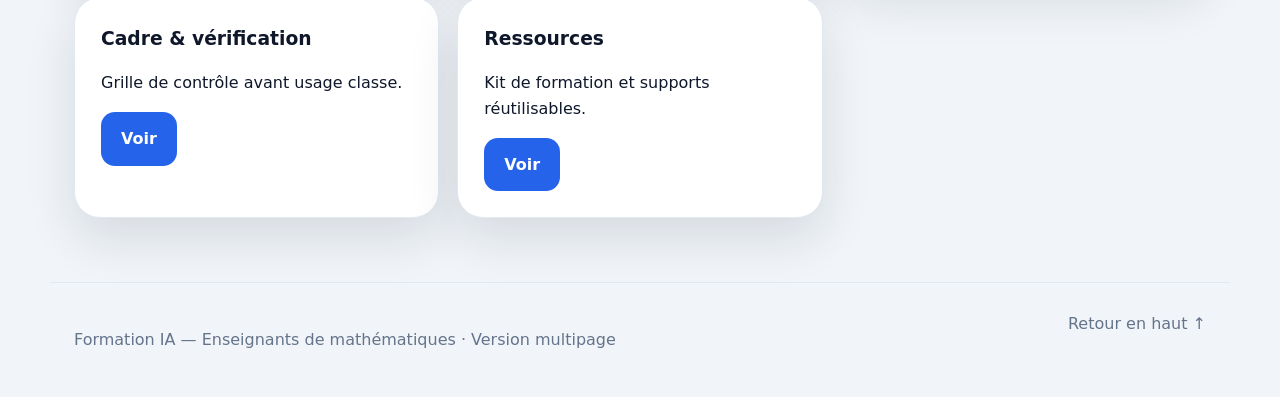
==== commit 4e6c8857: "Merge branch 'main' into codex/create-multipage-site-structure-and-branch-xt6hk5" ====
--- a/index.html
+++ b/index.html
@@ -22,6 +22,10 @@
         <a href="pages/prompting.html">Prompting</a>
         <a href="pages/prompts.html">Prompts</a>
         <a href="pages/cadre-juridique.html">Cadre juridique</a>
+        <a href="pages/concepts.html">Concepts</a>
+        <a href="pages/prompts.html">Prompts</a>
+        <a href="pages/latex-overleaf.html">LaTeX</a>
+        <a href="pages/verification.html">Cadre</a>
         <a href="pages/ressources.html">Ressources</a>
       </div>
     </nav>
@@ -48,6 +52,10 @@
         <article class="resource"><h3>Prompting</h3><p>Méthodes de prompt et context engineering.</p><a class="btn primary" href="pages/prompting.html">Voir</a></article>
         <article class="resource"><h3>Prompts</h3><p>Bibliothèque de prompts prêts à adapter.</p><a class="btn primary" href="pages/prompts.html">Voir</a></article>
         <article class="resource"><h3>Cadre juridique</h3><p>Textes Eduscol et jurisprudences sur l'IA.</p><a class="btn primary" href="pages/cadre-juridique.html">Voir</a></article>
+        <article class="resource"><h3>Concepts</h3><p>Modèles, wrappers, agents et context engineering.</p><a class="btn primary" href="pages/concepts.html">Voir</a></article>
+        <article class="resource"><h3>Prompts</h3><p>Bibliothèque de prompts prêts à adapter.</p><a class="btn primary" href="pages/prompts.html">Voir</a></article>
+        <article class="resource"><h3>LaTeX & Overleaf</h3><p>Fiches compilables et publication PDF.</p><a class="btn primary" href="pages/latex-overleaf.html">Voir</a></article>
+        <article class="resource"><h3>Cadre & vérification</h3><p>Grille de contrôle avant usage classe.</p><a class="btn primary" href="pages/verification.html">Voir</a></article>
         <article class="resource"><h3>Ressources</h3><p>Kit de formation et supports réutilisables.</p><a class="btn primary" href="pages/ressources.html">Voir</a></article>
       </div>
     </section>
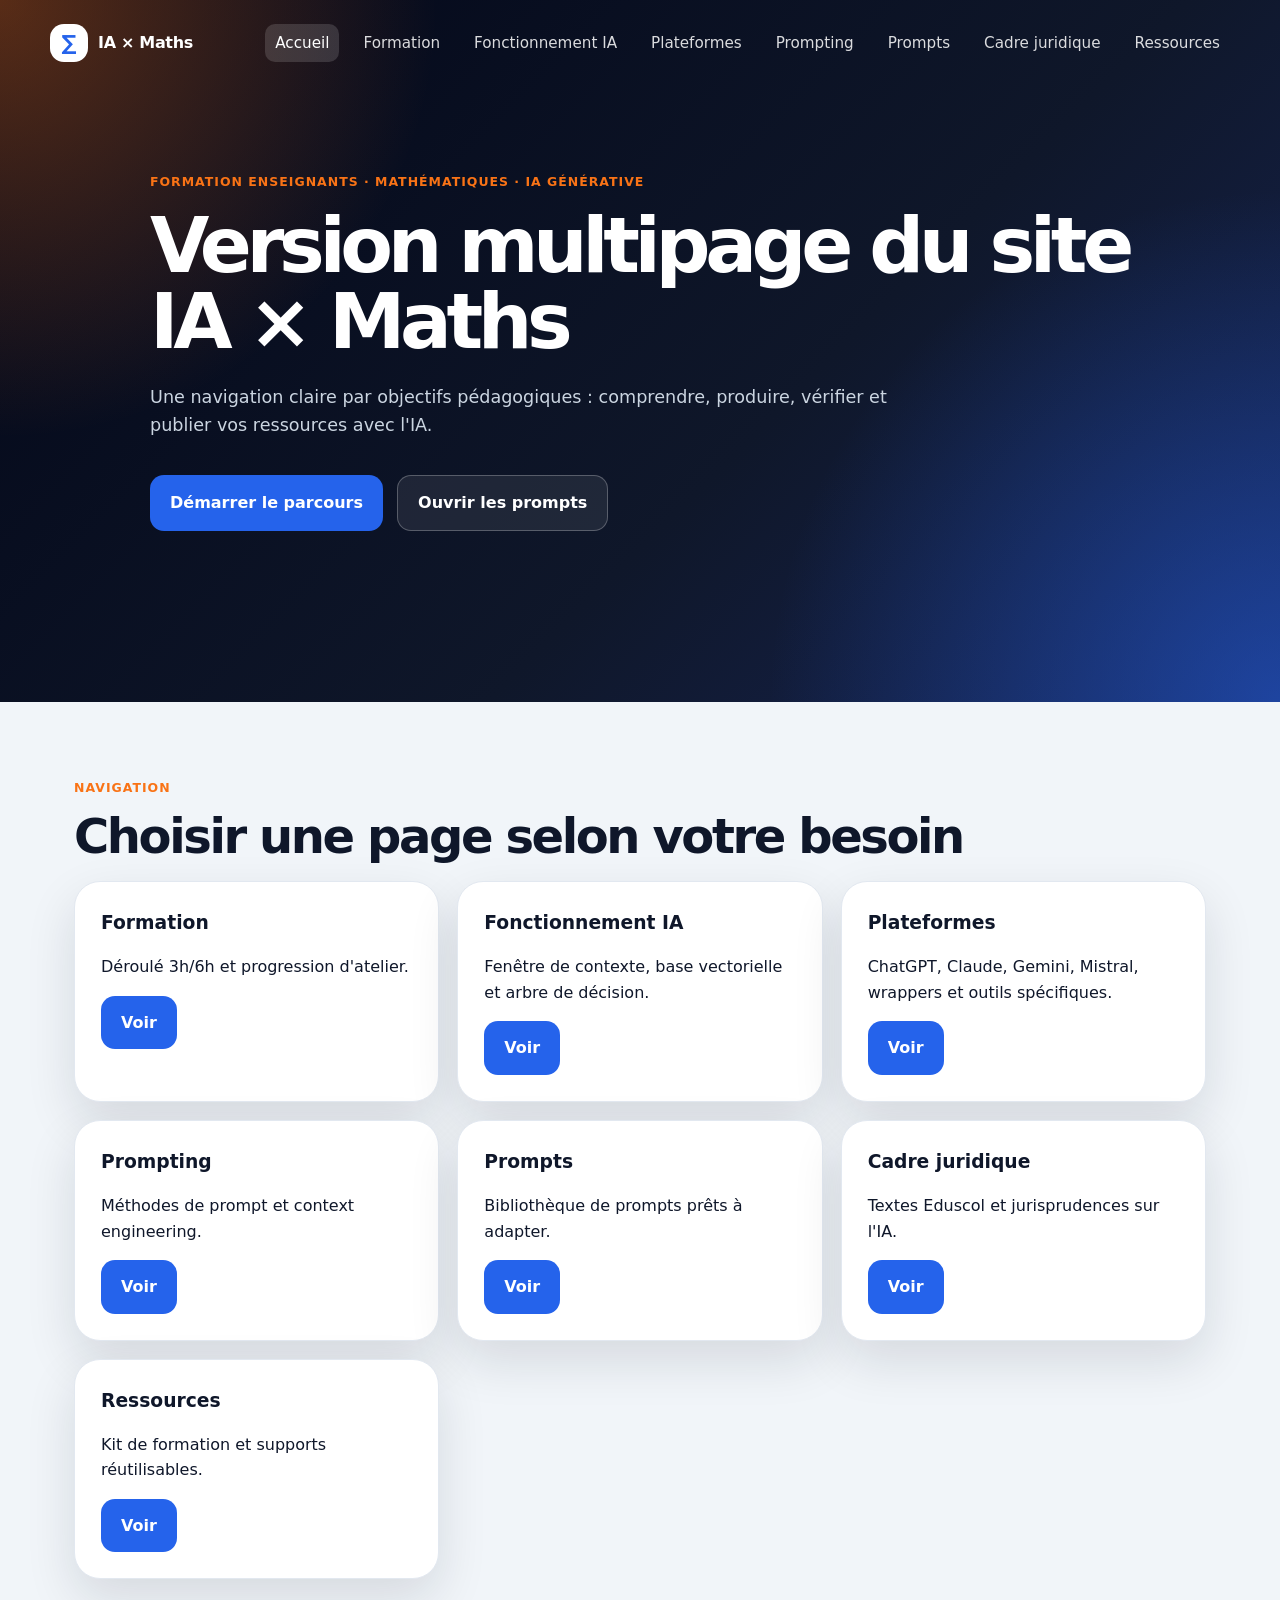
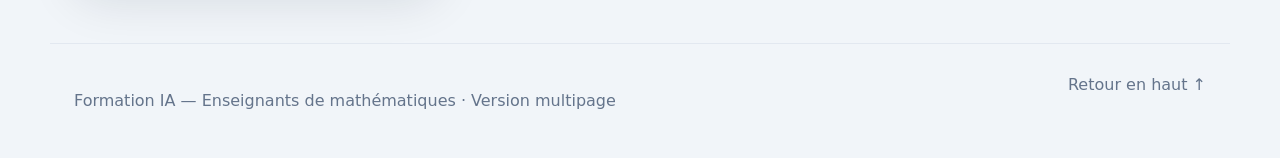
==== commit e00fc094: "feat: add concept infographics to fonctionnement IA page" ====
--- a/index.html
+++ b/index.html
@@ -22,10 +22,6 @@
         <a href="pages/prompting.html">Prompting</a>
         <a href="pages/prompts.html">Prompts</a>
         <a href="pages/cadre-juridique.html">Cadre juridique</a>
-        <a href="pages/concepts.html">Concepts</a>
-        <a href="pages/prompts.html">Prompts</a>
-        <a href="pages/latex-overleaf.html">LaTeX</a>
-        <a href="pages/verification.html">Cadre</a>
         <a href="pages/ressources.html">Ressources</a>
       </div>
     </nav>
@@ -52,10 +48,6 @@
         <article class="resource"><h3>Prompting</h3><p>Méthodes de prompt et context engineering.</p><a class="btn primary" href="pages/prompting.html">Voir</a></article>
         <article class="resource"><h3>Prompts</h3><p>Bibliothèque de prompts prêts à adapter.</p><a class="btn primary" href="pages/prompts.html">Voir</a></article>
         <article class="resource"><h3>Cadre juridique</h3><p>Textes Eduscol et jurisprudences sur l'IA.</p><a class="btn primary" href="pages/cadre-juridique.html">Voir</a></article>
-        <article class="resource"><h3>Concepts</h3><p>Modèles, wrappers, agents et context engineering.</p><a class="btn primary" href="pages/concepts.html">Voir</a></article>
-        <article class="resource"><h3>Prompts</h3><p>Bibliothèque de prompts prêts à adapter.</p><a class="btn primary" href="pages/prompts.html">Voir</a></article>
-        <article class="resource"><h3>LaTeX & Overleaf</h3><p>Fiches compilables et publication PDF.</p><a class="btn primary" href="pages/latex-overleaf.html">Voir</a></article>
-        <article class="resource"><h3>Cadre & vérification</h3><p>Grille de contrôle avant usage classe.</p><a class="btn primary" href="pages/verification.html">Voir</a></article>
         <article class="resource"><h3>Ressources</h3><p>Kit de formation et supports réutilisables.</p><a class="btn primary" href="pages/ressources.html">Voir</a></article>
       </div>
     </section>
--- a/assets/css/components.css
+++ b/assets/css/components.css
@@ -194,3 +194,17 @@
 .clean-list {
   padding-left: 20px;
 }
+
+.concept-diagram {
+  width: 100%;
+  height: auto;
+  border-radius: 14px;
+  border: 1px solid var(--border);
+  background: #0f172a;
+}
+
+.diagram-caption {
+  margin: 12px 0 0;
+  font-size: 0.92rem;
+  color: var(--muted);
+}
